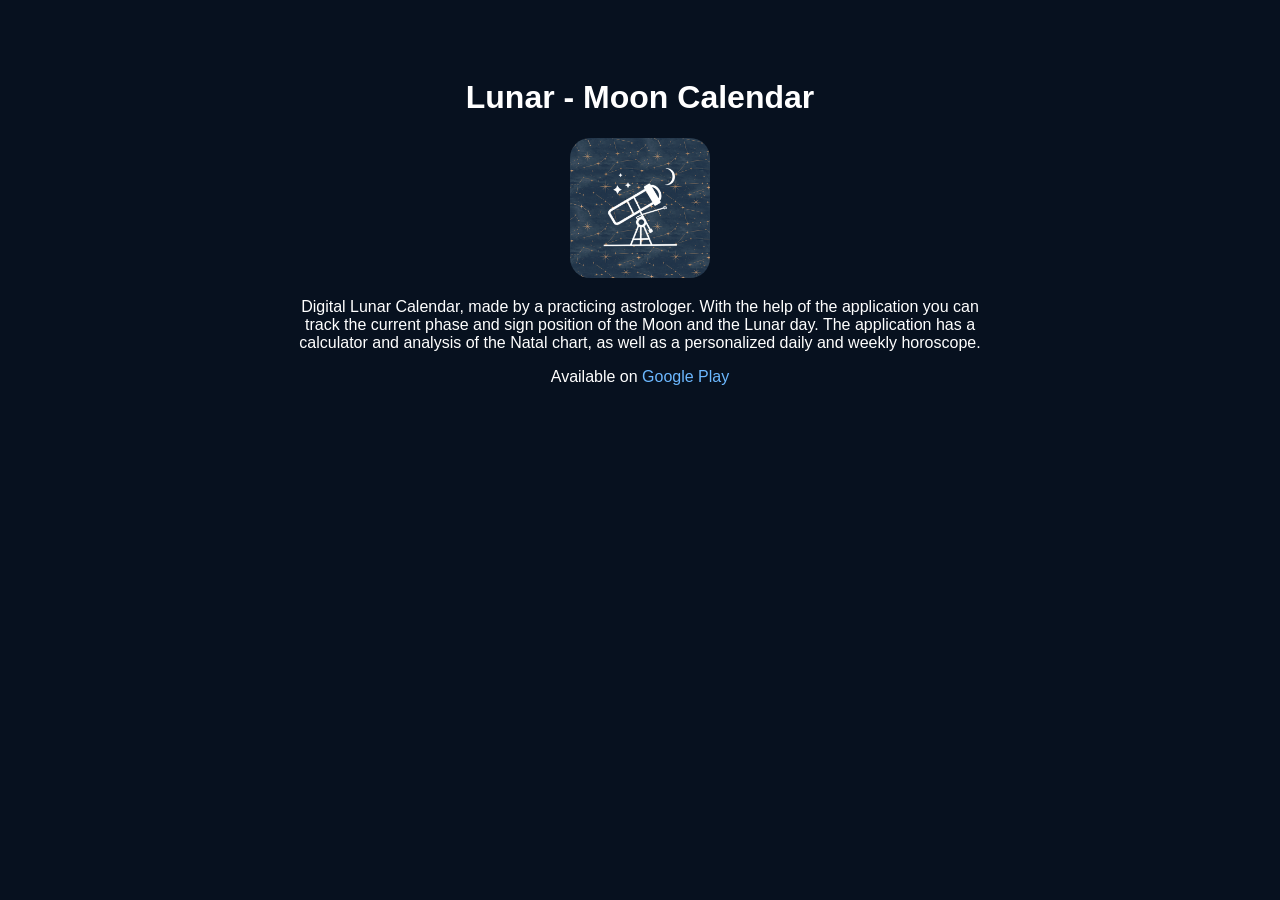
==== index.html @ a5813726 "Update index.html" ====
<!DOCTYPE html>
<html lang="en">
<head>
    <!-- Google tag (gtag.js) -->
<script async src="https://www.googletagmanager.com/gtag/js?id=AW-18355354666"></script>
<script>
  window.dataLayer = window.dataLayer || [];
  function gtag(){dataLayer.push(arguments);}
  gtag('js', new Date());

  gtag('config', 'AW-18355354666');
</script>

    <meta charset="UTF-8">
    <meta name="viewport" content="width=device-width, initial-scale=1.0">
    
    <title>Lunar - Moon Calendar</title>

    <style>
        body{
            font-family:Arial,Helvetica,sans-serif;
            background:#07111F;
            color:white;
            text-align:center;
            padding:50px;
        }

        img{
            width:140px;
            border-radius:20px;
        }

        a{
            color:#6cb8ff;
            text-decoration:none;
        }

        .card{
            max-width:700px;
            margin:auto;
        }
    </style>
</head>
<body>

<div class="card">

<h1>Lunar - Moon Calendar</h1>
<img src="appicon.png" alt="Logo">
<p>
Digital Lunar Calendar, made by a practicing astrologer. With the help of the application you can track the current phase and sign position of the Moon and the Lunar day.
The application has a calculator and analysis of the Natal chart, as well as a personalized daily and weekly horoscope.
</p>

<p>
Available on 
<a href="https://play.google.com/store/apps/details?id=com.velizar.lunar" target="_blank">
Google Play
</a>
</p>

</div>

</body>
</html>
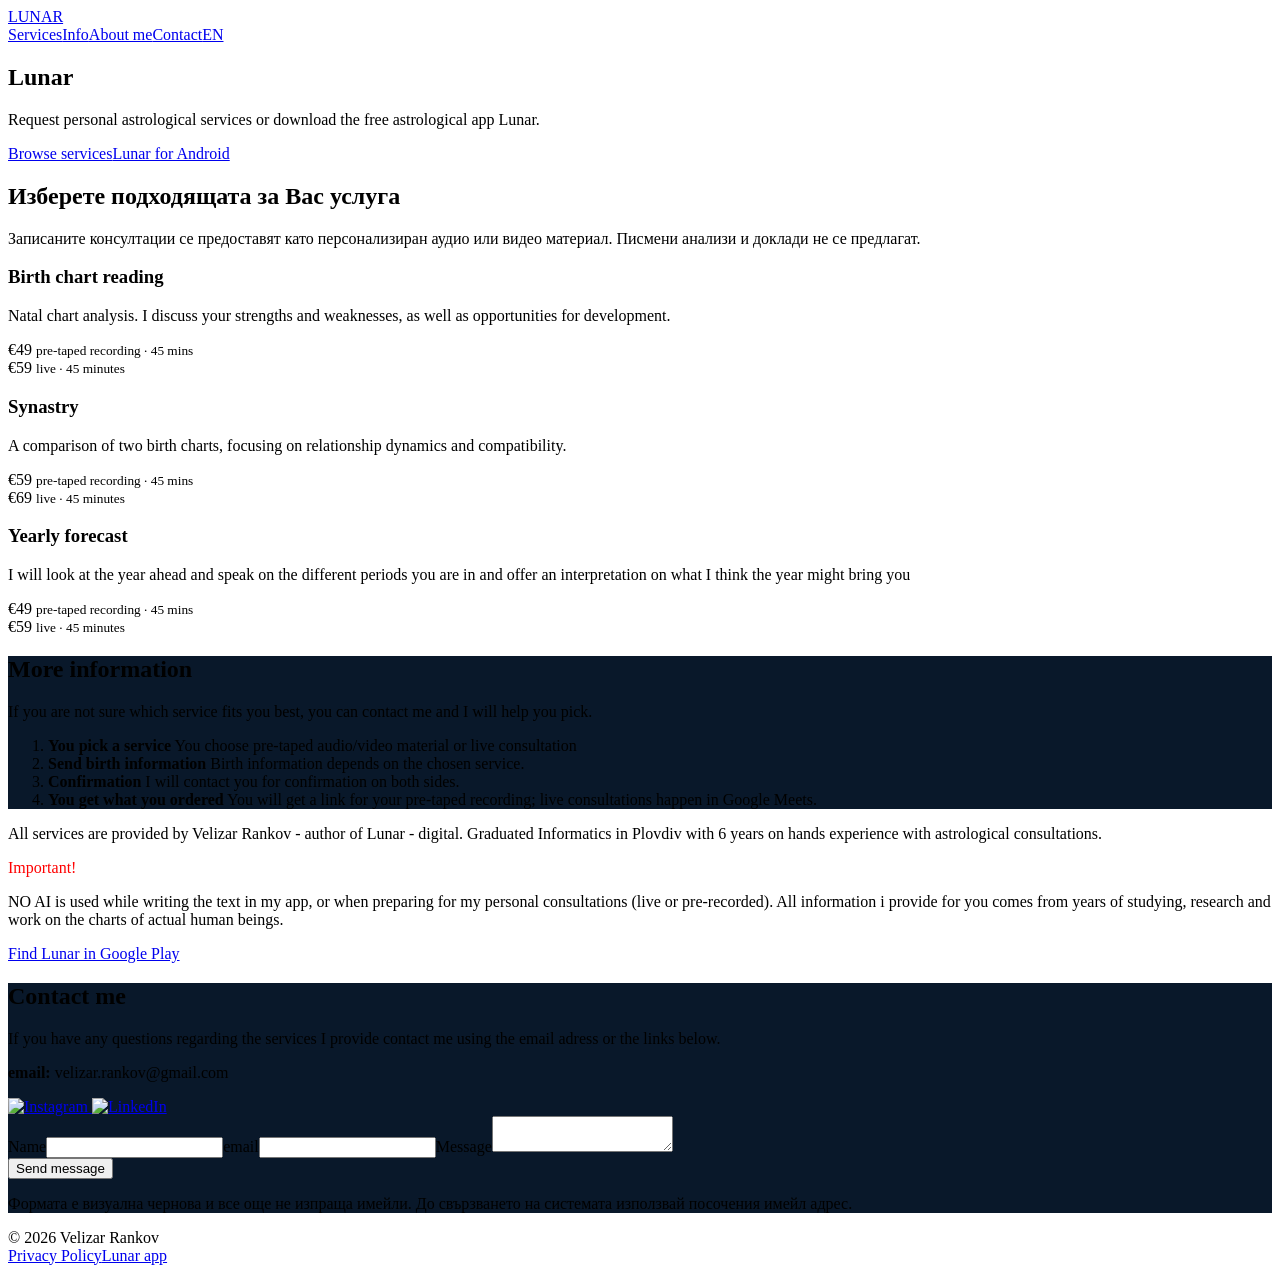
==== commit b08bd24c: "Add files via upload" ====
--- a/index.html
+++ b/index.html
@@ -1,65 +1,66 @@
-<!DOCTYPE html>
-<html lang="en">
+<!doctype html>
+<html lang="bg">
 <head>
-    <!-- Google tag (gtag.js) -->
-<script async src="https://www.googletagmanager.com/gtag/js?id=AW-18355354666"></script>
-<script>
-  window.dataLayer = window.dataLayer || [];
-  function gtag(){dataLayer.push(arguments);}
-  gtag('js', new Date());
-
-  gtag('config', 'AW-18355354666');
-</script>
-
-    <meta charset="UTF-8">
-    <meta name="viewport" content="width=device-width, initial-scale=1.0">
-    
-    <title>Lunar - Moon Calendar</title>
-
-    <style>
-        body{
-            font-family:Arial,Helvetica,sans-serif;
-            background:#07111F;
-            color:white;
-            text-align:center;
-            padding:50px;
-        }
-
-        img{
-            width:140px;
-            border-radius:20px;
-        }
-
-        a{
-            color:#6cb8ff;
-            text-decoration:none;
-        }
-
-        .card{
-            max-width:700px;
-            margin:auto;
-        }
-    </style>
+  <meta charset="utf-8"><meta name="viewport" content="width=device-width,initial-scale=1">
+  <meta name="description" content="Астрологични консултации, синастрия и годишни прогнози.">
+  <title>Lunar</title><link rel="stylesheet" href="css/style.css">
+  <script async src="https://www.googletagmanager.com/gtag/js?id=AW-18355354666"></script>
+  <script>window.dataLayer=window.dataLayer||[];function gtag(){dataLayer.push(arguments);}gtag('js',new Date());gtag('consent','default',{ad_storage:'denied',ad_user_data:'denied',ad_personalization:'denied',analytics_storage:'denied'});gtag('config','AW-18355354666');</script>
+  <script defer src="js/main.js"></script>
 </head>
 <body>
+<header><div class="container nav">
+  <a class="brand" href="IndexBG.html"><img src="assets/appicon.png" alt="Икона на Lunar" onerror="this.style.display='none'"><span>LUNAR</span></a>
+  <nav class="navlinks"><a href="#services">Services</a><a href="#process">Info</a><a href="#about">About me</a><a href="#contact">Contact</a><a class="lang" href="index.html">EN</a></nav>
+</div></header>
+<main>
+<section class="hero"><div class="container hero-grid">
+  <div>
+    <h1>Lunar</h1>
+    <p>Request personal astrological services or download the free astrological app Lunar.</p>
+    <div class="actions"><a class="btn" href="#services">Browse services</a><a class="btn" href="https://play.google.com/store/apps/details?id=com.velizar.lunar">Lunar for Android</a></div>
+  </div>
+  <div class="hero-art"><img src="assets/appicon.png" alt="Lunar" onerror="this.style.display='none'"></div>
+</div></section>
+<section id="services"><div class="container">
+  <div class="section-head"><h2>Изберете подходящата за Вас услуга</h2><p>Записаните консултации се предоставят като персонализиран аудио или видео материал. Писмени анализи и доклади не се предлагат.</p></div>
+  <div class="cards">
+    <article class="card"><h3>Birth chart reading</h3><p>Natal chart analysis. I discuss your strengths and weaknesses, as well as opportunities for development.</p><div class="price">€49 <small>pre-taped recording · 45 mins </small></div><div class="price">€59 <small>live · 45 minutes</small></div></article>
+    <article class="card"><h3>Synastry</h3><p>A comparison of two birth charts, focusing on relationship dynamics and compatibility.</p><div class="price">€59 <small>pre-taped recording · 45 mins </small></div><div class="price">€69 <small>live · 45 minutes</small></div></article>
+    <article class="card"><h3>Yearly forecast</h3><p>I will look at the year ahead and speak on the different periods you are in and offer an interpretation on what I think the year might bring you</p><div class="price">€49 <small>pre-taped recording · 45 mins </small></div><div class="price">€59 <small>live · 45 minutes</small></div></article>
+ 
+ </div>
+</div></section>
+<section id="process" style="background:#09182a"><div class="container split">
+  <div><h2>More information</h2><p>If you are not sure which service fits you best, you can contact me and I will help you pick.</p></div>
+  <ol class="steps"><li><strong>You pick a service</strong> You choose pre-taped audio/video material or live consultation</li><li><strong>Send birth information</strong> Birth information depends on the chosen service.</li><li><strong>Confirmation</strong> I will contact you for confirmation on both sides.</li><li><strong>You get what you ordered</strong> You will get a link for your pre-taped recording; live consultations happen in Google Meets.</li></ol>
+</div></section>
+<section id="about"><div class="container content">
+<div class="profile-art"><img src="assets/velizar.jpg" alt="Velizar" onerror="this.style.display='none'"></div>
+<p>All services are provided by Velizar Rankov - author of Lunar - digital. Graduated Informatics in Plovdiv with 6 years on hands experience with astrological consultations.</p>
+<p style="color:Red;">Important!</p> <p>NO AI is used while writing the text in my app, or when preparing for my personal consultations (live or pre-recorded). All information i provide for you comes from years of studying, research and work on the charts of actual human beings.</p><a href="https://play.google.com/store/apps/details?id=com.velizar.lunar" target="_blank" rel="noopener">Find Lunar in Google Play</a></p></div></section>
+<section id="contact" style="background:#09182a"><div class="container split">
+  <div><h2>Contact me</h2><p>If you have any questions regarding the services I provide contact me using the email adress or the links below.</p><p><strong>email:</strong> <span>velizar.rankov@gmail.com</span></p><div class="social-links">
+    <div class="social-icons">
 
-<div class="card">
+    <a href="https://www.instagram.com/velizar.rankov/"
+       target="_blank" rel="noopener noreferrer"
+       aria-label="Instagram">
+        <img src="assets/instagram.svg" alt="Instagram">
+    </a>
 
-<h1>Lunar - Moon Calendar</h1>
-<img src="appicon.png" alt="Logo">
-<p>
-Digital Lunar Calendar, made by a practicing astrologer. With the help of the application you can track the current phase and sign position of the Moon and the Lunar day.
-The application has a calculator and analysis of the Natal chart, as well as a personalized daily and weekly horoscope.
-</p>
+    <a href="https://www.linkedin.com/in/velizar13/"
+       target="_blank" rel="noopener noreferrer"
+       aria-label="LinkedIn">
+        <img src="assets/linkedin.svg" alt="LinkedIn">
+    </a>
 
-<p>
-Available on 
-<a href="https://play.google.com/store/apps/details?id=com.velizar.lunar" target="_blank">
-Google Play
-</a>
-</p>
+  
 
 </div>
-
-</body>
-</html>
+</div></div>
+  <form data-contact-form><label>Name<input name="name" required autocomplete="name"></label><label>email<input type="email" name="email" required autocomplete="email"></label><label>Message<textarea name="message" required></textarea></label><div class="notice" role="status"></div><button class="btn" type="submit">Send message</button><p class="small">Формата е визуална чернова и все още не изпраща имейли. До свързването на системата използвай посочения имейл адрес.</p></form>
+</div></section>
+</main>
+<footer><div class="container footer-inner"><div>© 2026 Velizar Rankov</div><div><a href="privacy-bg.html">Privacy Policy</a><a href="https://play.google.com/store/apps/details?id=com.velizar.lunar" target="_blank" rel="noopener">Lunar app</a></div></div></footer>
+</body></html>
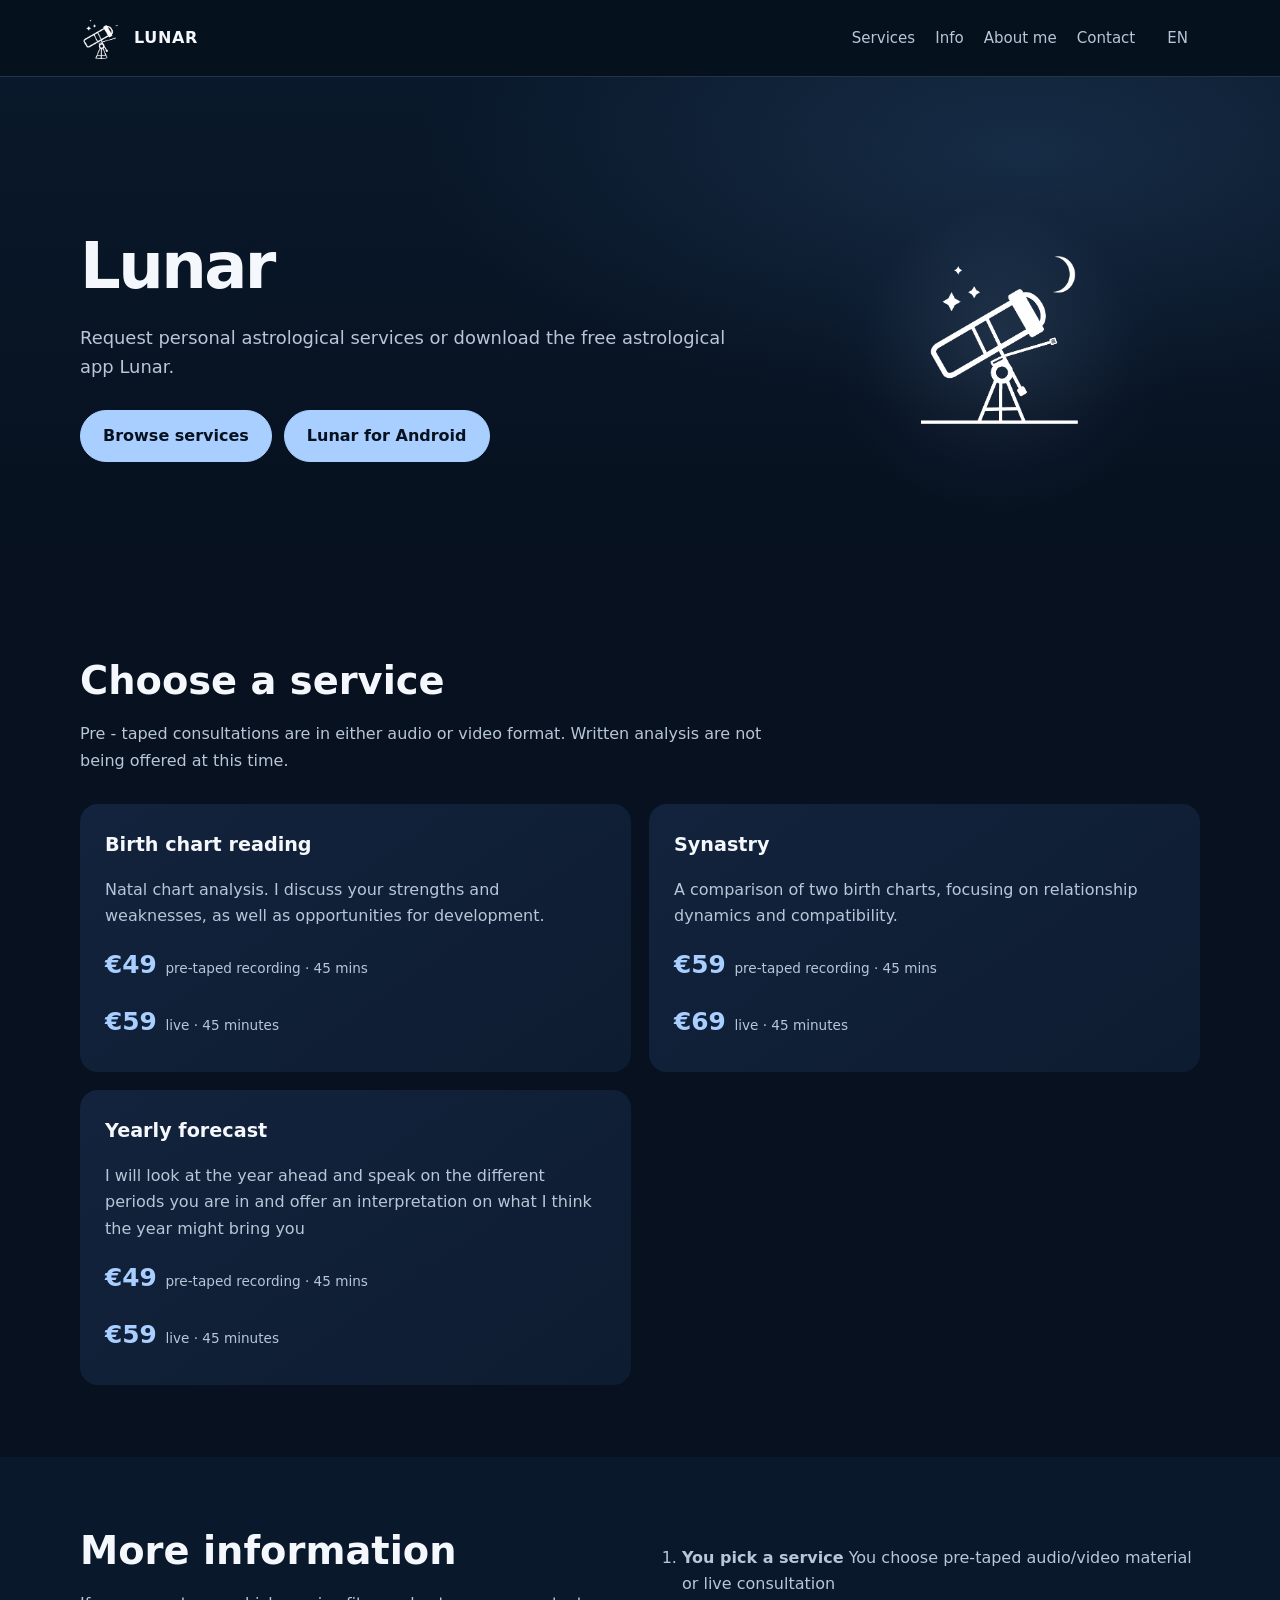
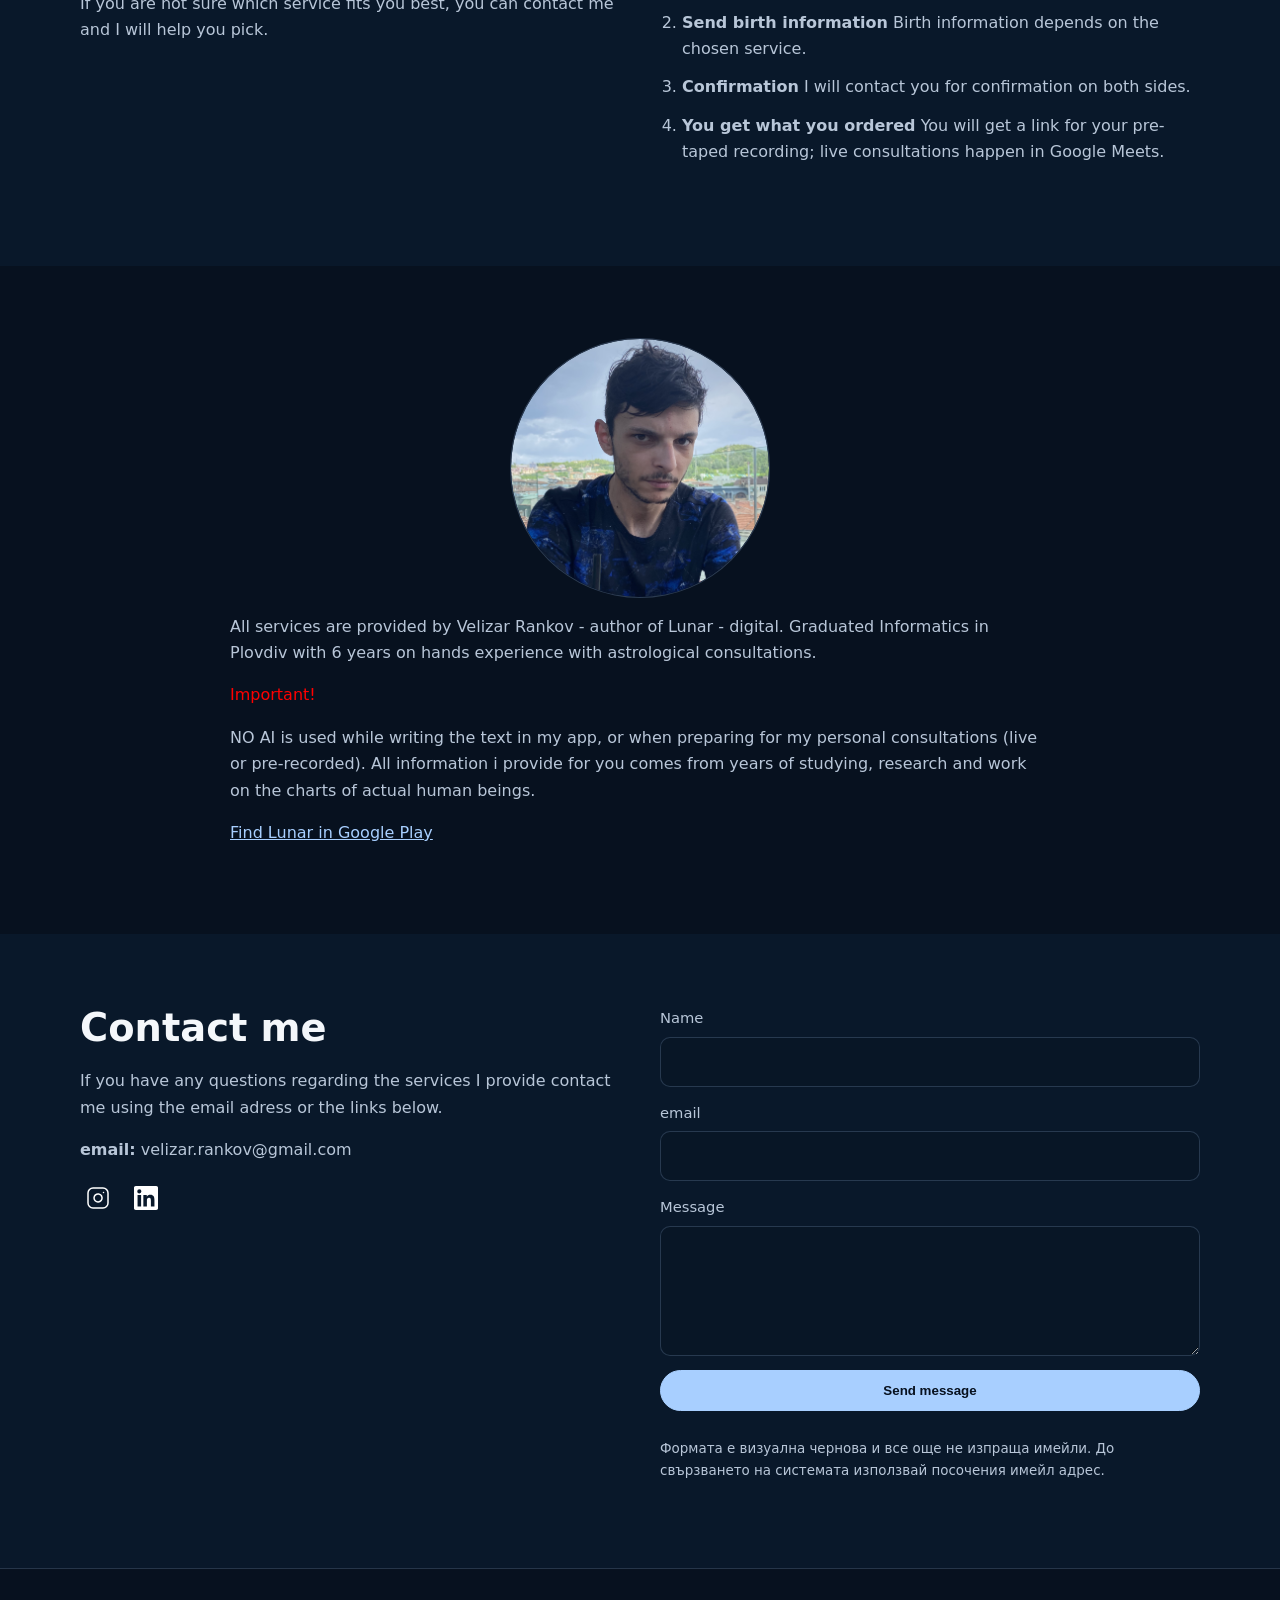
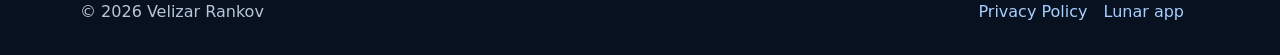
==== commit 6e7ab2c0: "Update index.html" ====
--- a/index.html
+++ b/index.html
@@ -2,7 +2,7 @@
 <html lang="bg">
 <head>
   <meta charset="utf-8"><meta name="viewport" content="width=device-width,initial-scale=1">
-  <meta name="description" content="Астрологични консултации, синастрия и годишни прогнози.">
+  <meta name="description" content="Astrological consultations and Lunar app.">
   <title>Lunar</title><link rel="stylesheet" href="css/style.css">
   <script async src="https://www.googletagmanager.com/gtag/js?id=AW-18355354666"></script>
   <script>window.dataLayer=window.dataLayer||[];function gtag(){dataLayer.push(arguments);}gtag('js',new Date());gtag('consent','default',{ad_storage:'denied',ad_user_data:'denied',ad_personalization:'denied',analytics_storage:'denied'});gtag('config','AW-18355354666');</script>
@@ -23,7 +23,7 @@
   <div class="hero-art"><img src="assets/appicon.png" alt="Lunar" onerror="this.style.display='none'"></div>
 </div></section>
 <section id="services"><div class="container">
-  <div class="section-head"><h2>Изберете подходящата за Вас услуга</h2><p>Записаните консултации се предоставят като персонализиран аудио или видео материал. Писмени анализи и доклади не се предлагат.</p></div>
+  <div class="section-head"><h2>Choose a service</h2><p>Pre - taped consultations are in either audio or video format. Written analysis are not being offered at this time.</p></div>
   <div class="cards">
     <article class="card"><h3>Birth chart reading</h3><p>Natal chart analysis. I discuss your strengths and weaknesses, as well as opportunities for development.</p><div class="price">€49 <small>pre-taped recording · 45 mins </small></div><div class="price">€59 <small>live · 45 minutes</small></div></article>
     <article class="card"><h3>Synastry</h3><p>A comparison of two birth charts, focusing on relationship dynamics and compatibility.</p><div class="price">€59 <small>pre-taped recording · 45 mins </small></div><div class="price">€69 <small>live · 45 minutes</small></div></article>
@@ -63,4 +63,4 @@
 </div></section>
 </main>
 <footer><div class="container footer-inner"><div>© 2026 Velizar Rankov</div><div><a href="privacy-bg.html">Privacy Policy</a><a href="https://play.google.com/store/apps/details?id=com.velizar.lunar" target="_blank" rel="noopener">Lunar app</a></div></div></footer>
-</body></html>+</body></html>
--- a/css/style.css
+++ b/css/style.css
@@ -0,0 +1,125 @@
+:root {
+  --bg: #07111F; --panel: #0d1c30; --panel2: #13233D; --text: #f4f7fb;
+  --muted: #b8c6d8; --accent: #A8CFFF; --line: rgba(168,207,255,.19);
+  --gold: #e8c98b; --radius: 18px; --max: 1120px;
+}
+* { box-sizing: border-box; }
+html { scroll-behavior: smooth; }
+body { margin: 0; background: var(--bg); color: var(--text); font: 16px/1.65 system-ui, -apple-system, Segoe UI, sans-serif; }
+a { color: var(--accent); }
+a:hover { color: #fff; }
+.container { width: min(var(--max), calc(100% - 40px)); margin: 0 auto; }
+header { position: sticky; top: 0; z-index: 20; background: rgba(7,17,31,.94); border-bottom: 1px solid var(--line); backdrop-filter: blur(12px); }
+.nav { min-height: 76px; display:flex; align-items:center; justify-content:space-between; gap:20px; }
+.brand { display:flex; align-items:center; gap:12px; color:var(--text); text-decoration:none; font-weight:700; letter-spacing:.04em; }
+.brand img { width:42px; height:42px; object-fit:contain; border-radius:50%; }
+.navlinks { display:flex; align-items:center; flex-wrap:wrap; gap:20px; }
+.navlinks a { text-decoration:none; color:var(--muted); font-size:.94rem; }
+.navlinks a:hover, .navlinks a.active { color:var(--accent); }
+.lang {  padding:6px 12px; }
+.hero { padding:88px 0 72px; background: radial-gradient(ellipse at 80% 15%, rgba(67,112,164,.23), transparent 42%), linear-gradient(180deg,#09182a, var(--bg)); }
+.hero-grid { display:grid; grid-template-columns:1.25fr .75fr; align-items:center; gap:50px; }
+.eyebrow { color:var(--gold); text-transform:uppercase; letter-spacing:.16em; font-size:.78rem; font-weight:700; }
+h1 { font-size:clamp(2.35rem,5vw,4.5rem); line-height:1.08; letter-spacing:-.04em; margin:14px 0 22px; }
+h2 { font-size:clamp(1.8rem,3vw,2.6rem); line-height:1.15; margin:0 0 18px; }
+h3 { margin:0 0 8px; font-size:1.2rem; }
+p { color:var(--muted); }
+.hero p { font-size:1.12rem; max-width:650px; }
+.hero-art { min-height:300px; display:grid; place-items:center;  width:min(100%,350px); aspect-ratio:1; margin:auto; background:radial-gradient(circle, rgba(168,207,255,.12), rgba(19,35,61,.15) 55%, transparent 70%);  }
+.hero-art img { width:45%; max-width:180px;  }
+.profile-art {
+    width: min(100%, 260px);
+    aspect-ratio: 1 / 1;
+    margin: auto;
+    border: 1px solid var(--line);
+    border-radius: 50%;
+    overflow: hidden;
+    background: radial-gradient(circle, rgba(168,207,255,.12), rgba(19,35,61,.15));
+}
+
+.profile-art img {
+    width: 100%;
+    height: 100%;
+    object-fit: cover;
+    object-position: center 35%;
+    border-radius: 50%;
+    display: block;
+}
+.contact-intro {
+    align-items: center;
+    gap: 45px;
+}
+
+.contact-intro .profile-art {
+    width: min(100%, 260px);
+}
+.social-icons {
+    display: flex;
+    align-items: center;
+    gap: 18px;
+    margin-top: 20px;
+}
+
+.social-icons {
+    display: flex;
+    align-items: center;
+    gap: 12px;
+    margin-top: 14px;
+}
+
+.social-icons a {
+    display: inline-flex;
+    align-items: center;
+    justify-content: center;
+    width: 36px;
+    height: 36px;
+}
+
+.social-icons img {
+    width: 24px;
+    height: 24px;
+    object-fit: contain;
+ filter: brightness(0) invert(1);
+}
+.btn { display:inline-flex; align-items:center; justify-content:center; gap:8px; border:1px solid var(--accent); border-radius:999px; padding:12px 22px; text-decoration:none; color:var(--bg); background:var(--accent); font-weight:700; cursor:pointer; }
+.btn.secondary { color:var(--accent); background:transparent; }
+.actions { display:flex; flex-wrap:wrap; gap:12px; margin-top:28px; }
+section { padding:72px 0; }
+.section-head { max-width:720px; margin-bottom:30px; }
+.cards { display:grid; grid-template-columns:repeat(2,minmax(0,1fr)); gap:18px; }
+.card { background:linear-gradient(145deg,var(--panel2),var(--panel)); border-radius:var(--radius); padding:25px; }
+.card p { margin-bottom:0; }
+.price { color:var(--accent); font-size:1.55rem; font-weight:750; margin:16px 0 4px; }
+.price small { color:var(--muted); font-size:.85rem; font-weight:500; }
+.tag { display:inline-block; border:1px solid var(--line); border-radius:999px; padding:4px 10px; color:var(--gold); font-size:.78rem; margin-bottom:12px; }
+.split { display:grid; grid-template-columns:1fr 1fr; gap:40px; align-items:start; }
+.steps { padding-left:22px; color:var(--muted); }
+.steps li { margin:0 0 12px; }
+.note { border-left:3px solid var(--gold); padding:12px 18px; background:rgba(232,201,139,.07); border-radius:0 12px 12px 0; color:var(--muted); }
+form { display:grid; gap:14px; }
+label { display:grid; gap:6px; color:var(--muted); font-size:.92rem; }
+input, select, textarea { width:100%; border:1px solid var(--line); background:#081626; color:var(--text); border-radius:10px; padding:12px 13px; font:inherit; }
+textarea { min-height:130px; resize:vertical; }
+input:focus, select:focus, textarea:focus { outline:2px solid rgba(168,207,255,.35); border-color:var(--accent); }
+.form-grid { display:grid; grid-template-columns:1fr 1fr; gap:14px; }
+.small { font-size:.84rem; color:var(--muted); }
+.page-hero { padding:58px 0 35px; background:linear-gradient(180deg,#0b1b30,var(--bg)); }
+.content { max-width:820px; }
+.content h2 { margin-top:34px; font-size:1.55rem; }
+footer { border-top:1px solid var(--line); padding:30px 0; color:var(--muted); }
+.footer-inner { display:flex; justify-content:space-between; gap:20px; flex-wrap:wrap; }
+footer a { text-decoration:none; margin-right:16px; }
+.notice { display:none; padding:12px 15px; border:1px solid var(--line); border-radius:10px; color:var(--accent); }
+@media(max-width:760px) {
+ .hero-grid,.split { grid-template-columns:1fr; }
+ .hero { padding:60px 0 48px; }
+ .hero-art { width:230px; min-height:230px; }
+.profile-art {
+    width: 210px;
+}
+ .cards { grid-template-columns:1fr; }
+ .nav { align-items:flex-start; padding:14px 0; flex-direction:column; }
+ .navlinks { gap:12px; }
+ .form-grid { grid-template-columns:1fr; }
+ section { padding:54px 0; }
+}
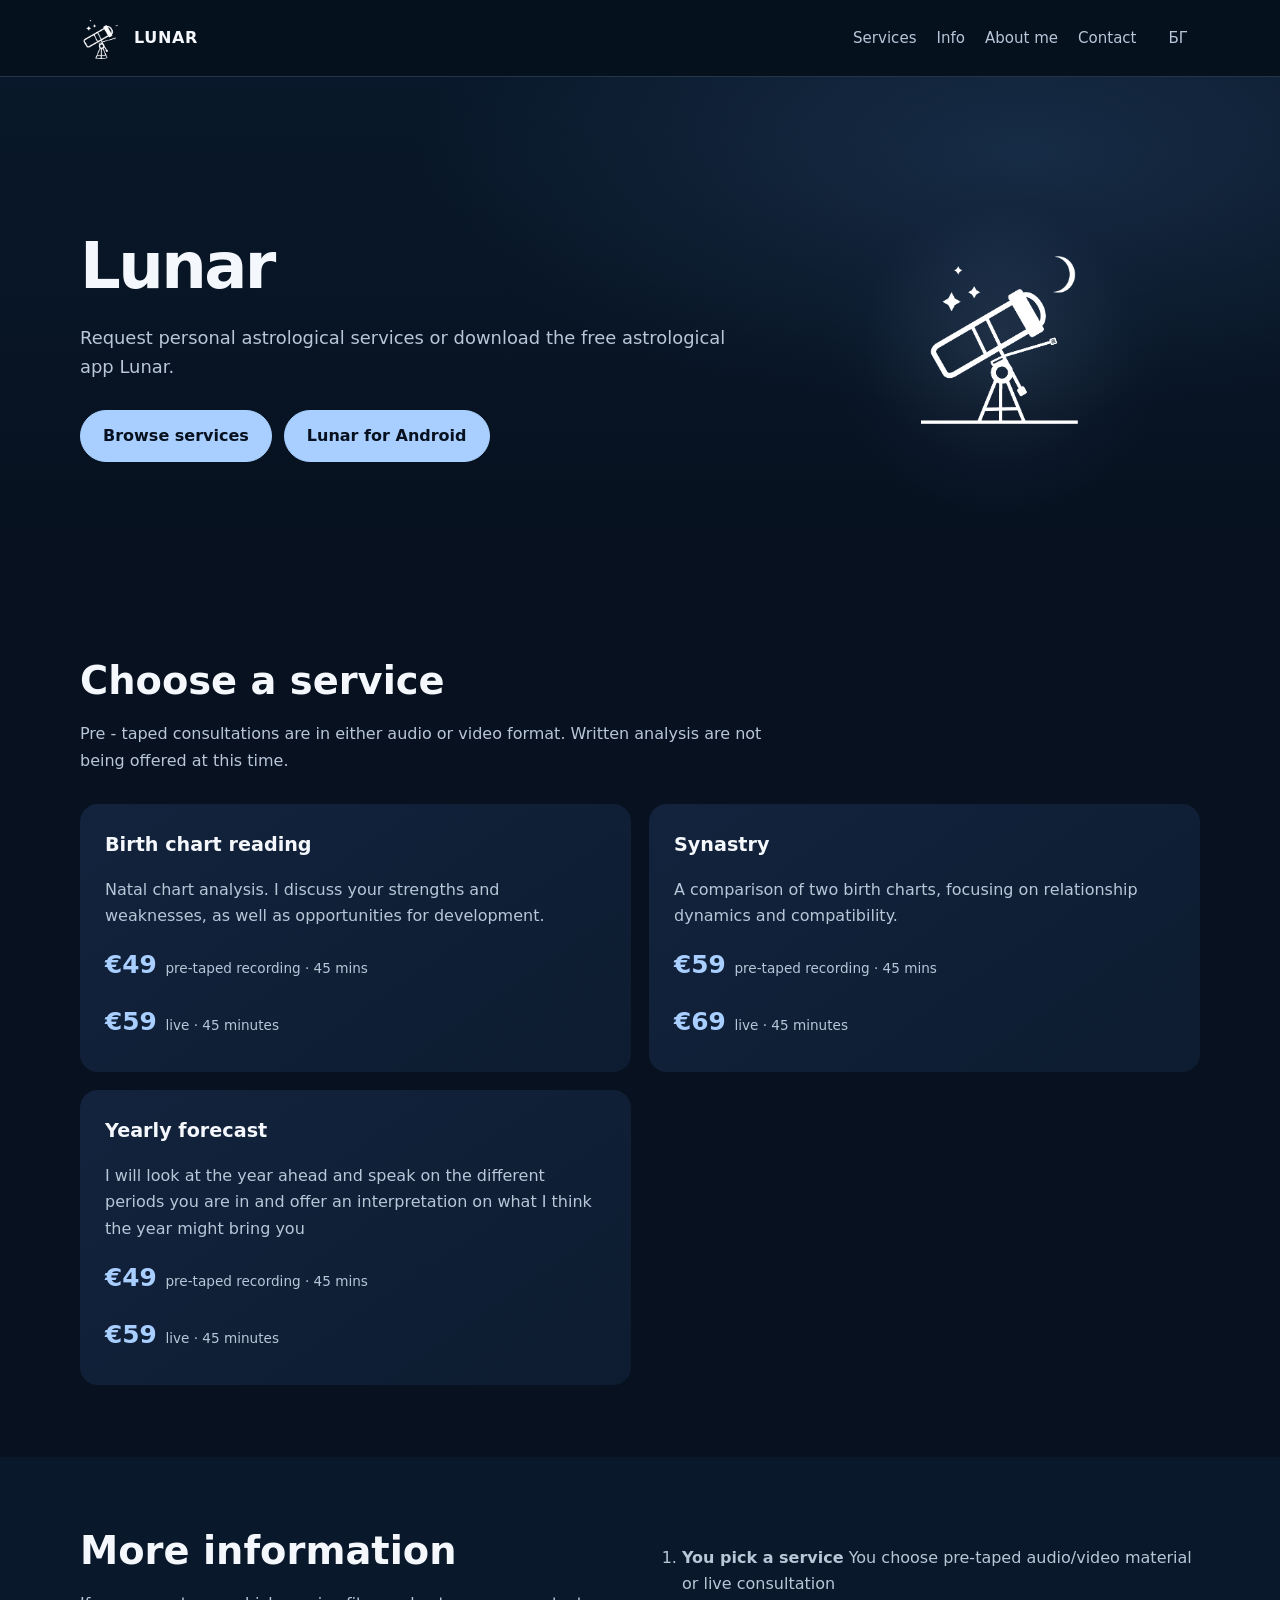
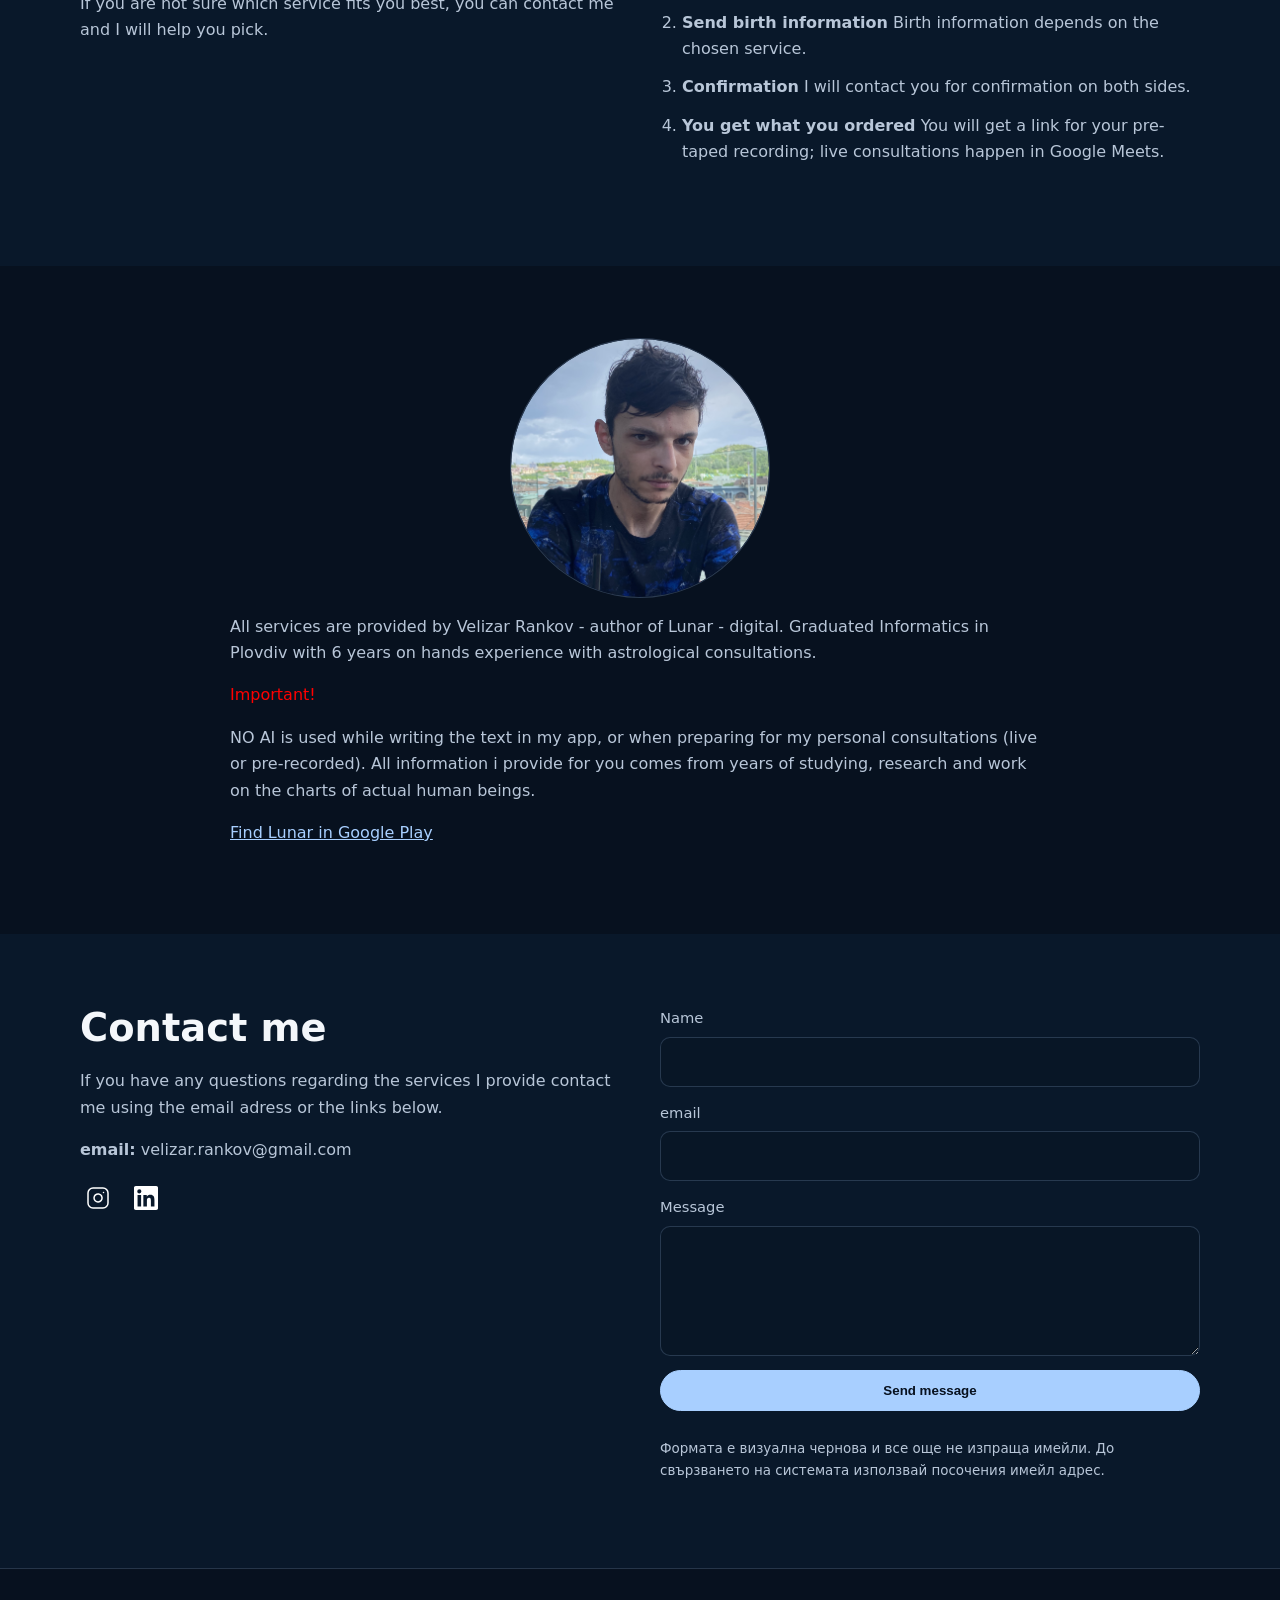
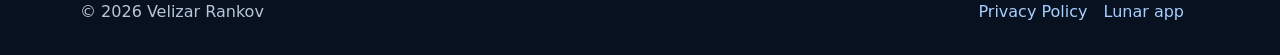
==== commit a8228a93: "Update index.html" ====
--- a/index.html
+++ b/index.html
@@ -11,7 +11,7 @@
 <body>
 <header><div class="container nav">
   <a class="brand" href="IndexBG.html"><img src="assets/appicon.png" alt="Икона на Lunar" onerror="this.style.display='none'"><span>LUNAR</span></a>
-  <nav class="navlinks"><a href="#services">Services</a><a href="#process">Info</a><a href="#about">About me</a><a href="#contact">Contact</a><a class="lang" href="index.html">EN</a></nav>
+  <nav class="navlinks"><a href="#services">Services</a><a href="#process">Info</a><a href="#about">About me</a><a href="#contact">Contact</a><a class="lang" href="indexBG.html">БГ</a></nav>
 </div></header>
 <main>
 <section class="hero"><div class="container hero-grid">
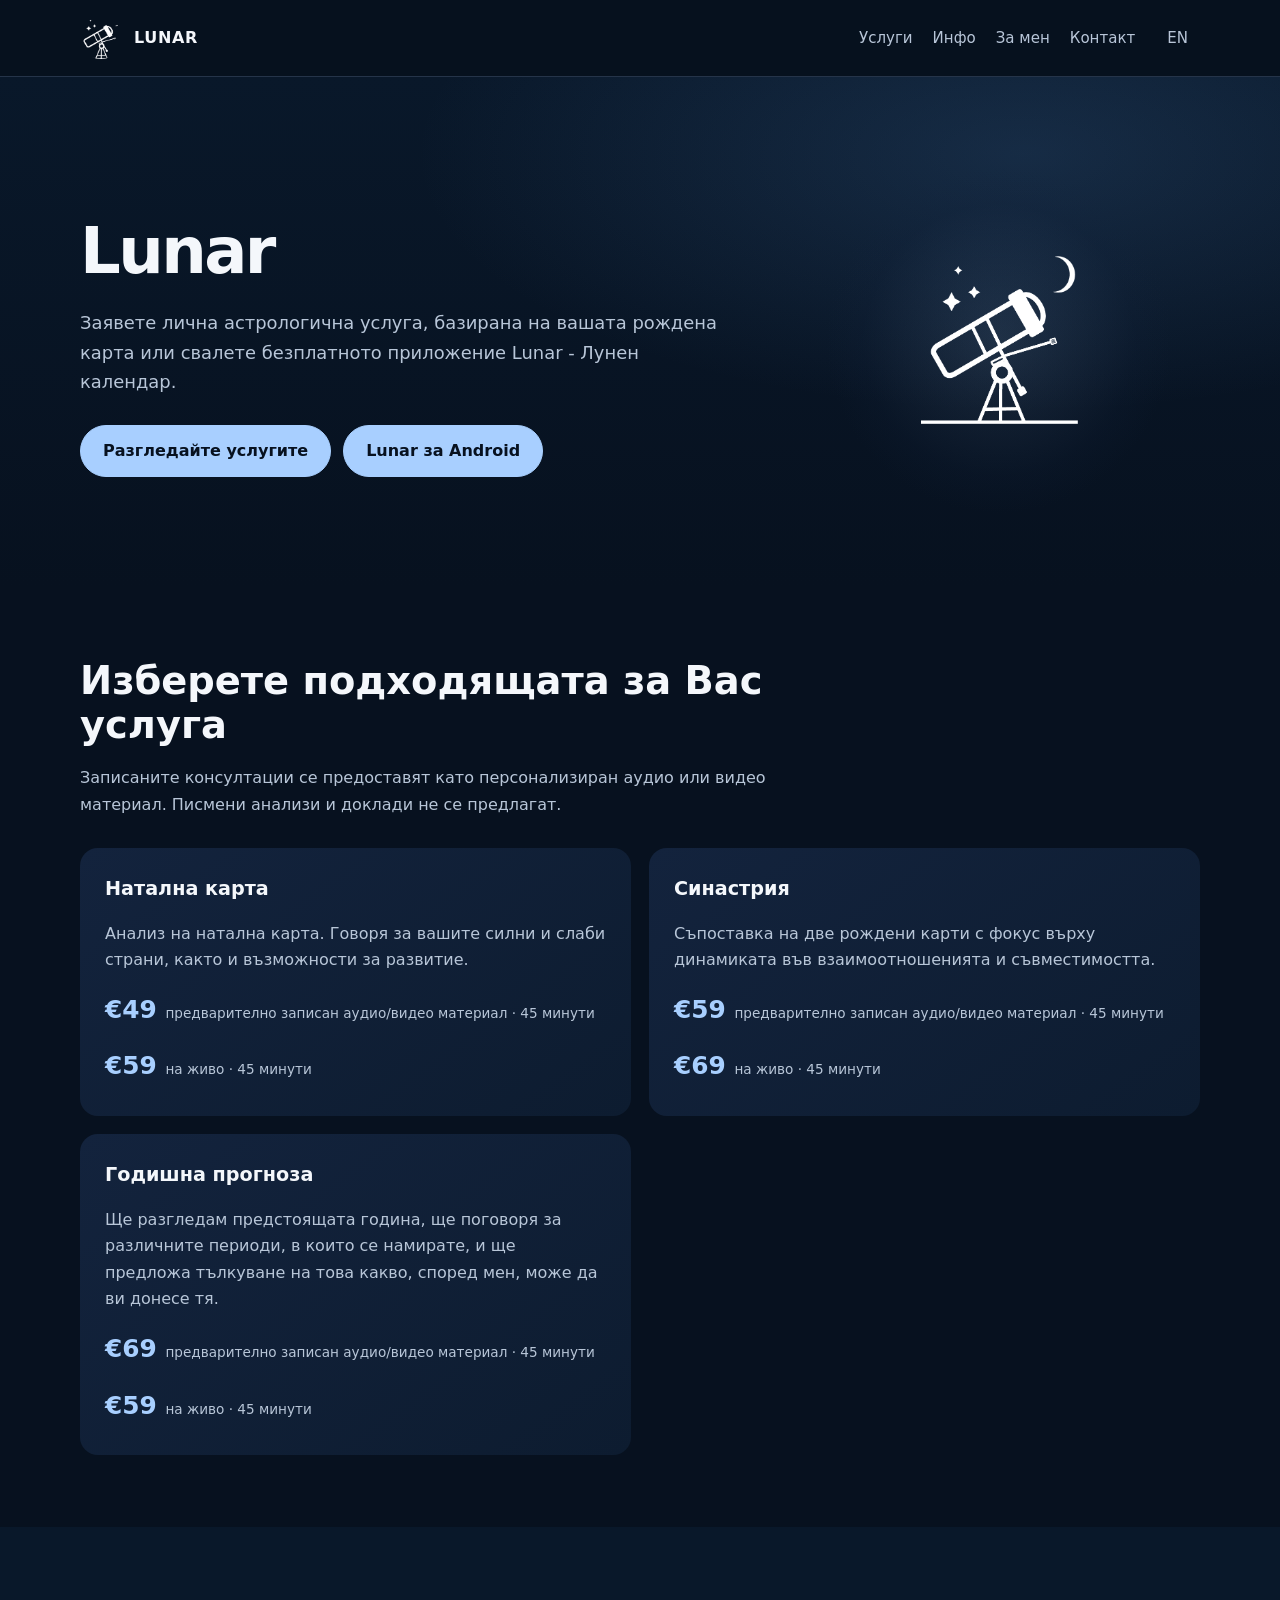
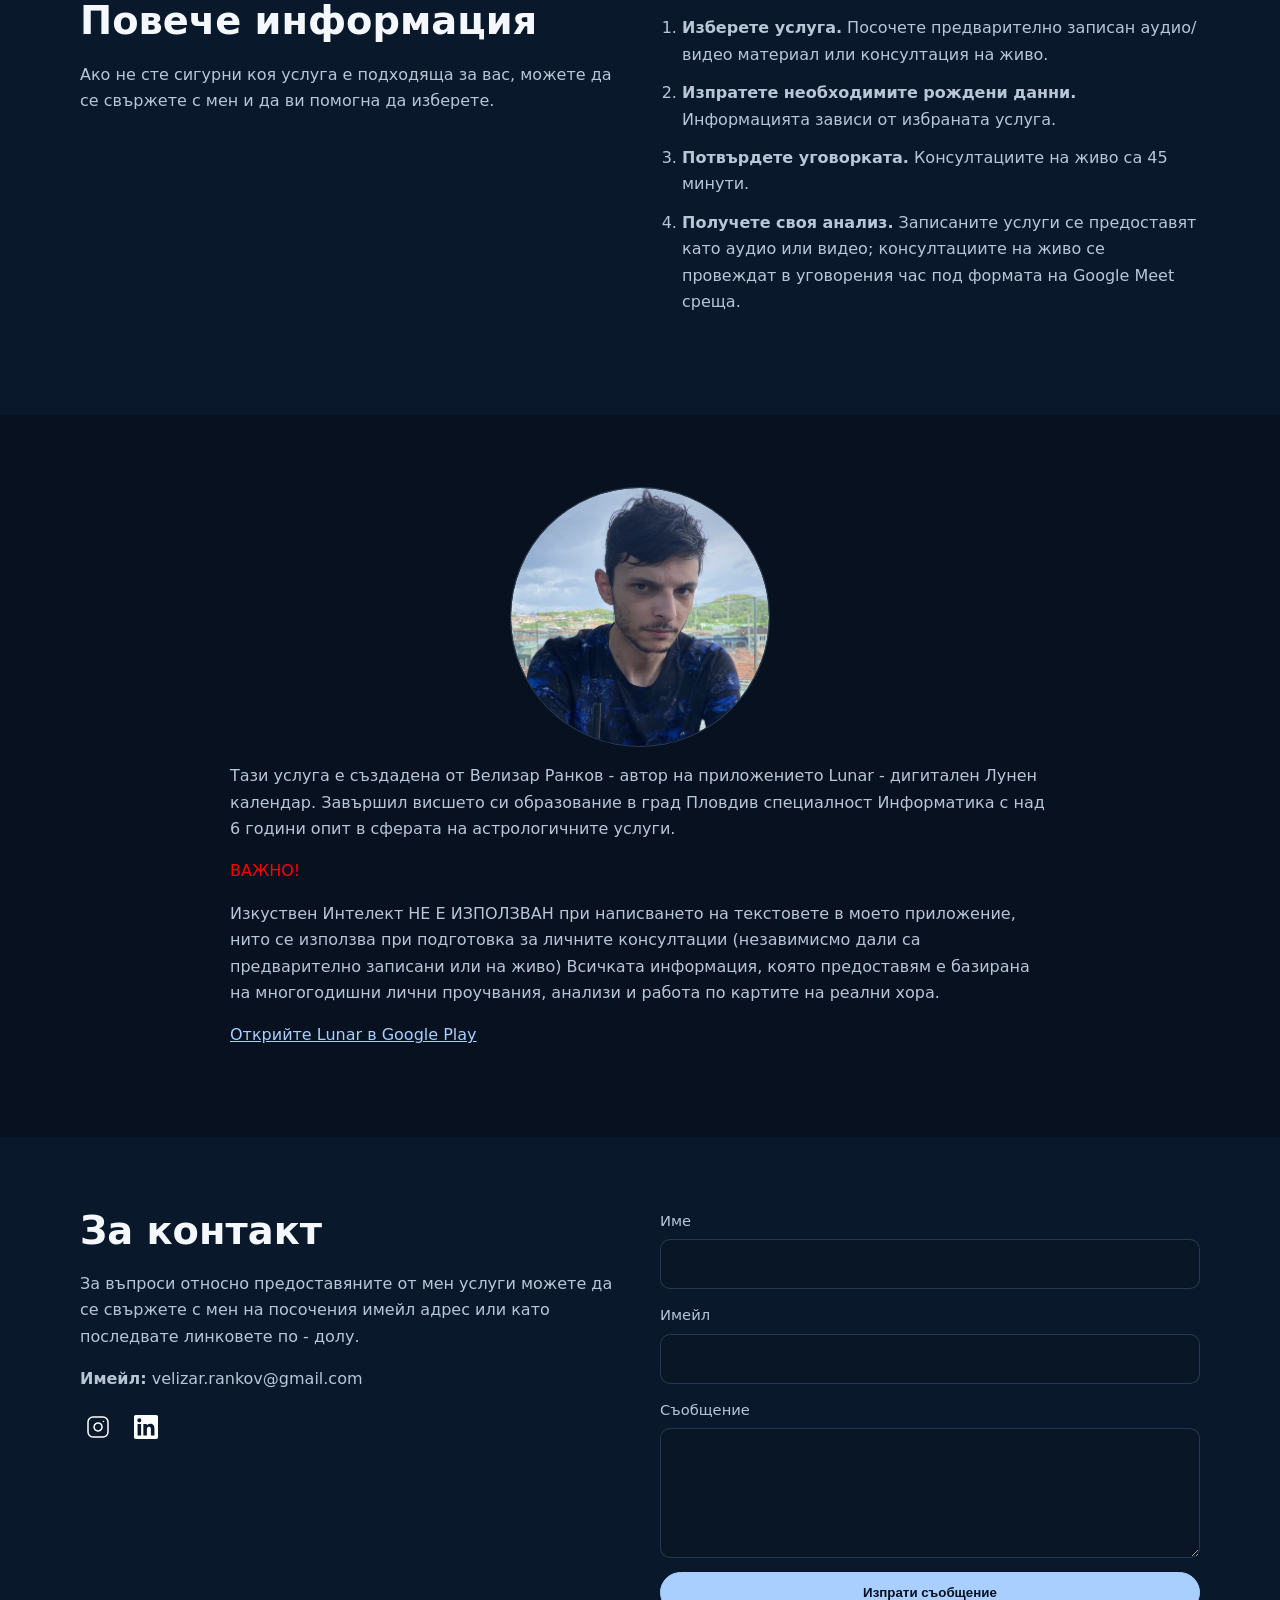
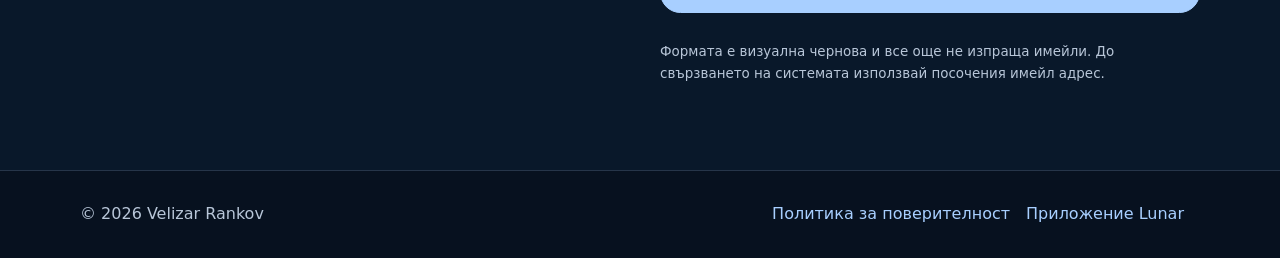
==== commit f597f6df: "Rename Index.html to index.html" ====
--- a/index.html
+++ b/index.html
@@ -2,7 +2,7 @@
 <html lang="bg">
 <head>
   <meta charset="utf-8"><meta name="viewport" content="width=device-width,initial-scale=1">
-  <meta name="description" content="Astrological consultations and Lunar app.">
+  <meta name="description" content="Астрологични консултации, синастрия и годишни прогнози.">
   <title>Lunar</title><link rel="stylesheet" href="css/style.css">
   <script async src="https://www.googletagmanager.com/gtag/js?id=AW-18355354666"></script>
   <script>window.dataLayer=window.dataLayer||[];function gtag(){dataLayer.push(arguments);}gtag('js',new Date());gtag('consent','default',{ad_storage:'denied',ad_user_data:'denied',ad_personalization:'denied',analytics_storage:'denied'});gtag('config','AW-18355354666');</script>
@@ -11,36 +11,35 @@
 <body>
 <header><div class="container nav">
   <a class="brand" href="IndexBG.html"><img src="assets/appicon.png" alt="Икона на Lunar" onerror="this.style.display='none'"><span>LUNAR</span></a>
-  <nav class="navlinks"><a href="#services">Services</a><a href="#process">Info</a><a href="#about">About me</a><a href="#contact">Contact</a><a class="lang" href="indexBG.html">БГ</a></nav>
+  <nav class="navlinks"><a href="#services">Услуги</a><a href="#process">Инфо</a><a href="#about">За мен</a><a href="#contact">Контакт</a><a class="lang" href="index.html">EN</a></nav>
 </div></header>
 <main>
 <section class="hero"><div class="container hero-grid">
   <div>
     <h1>Lunar</h1>
-    <p>Request personal astrological services or download the free astrological app Lunar.</p>
-    <div class="actions"><a class="btn" href="#services">Browse services</a><a class="btn" href="https://play.google.com/store/apps/details?id=com.velizar.lunar">Lunar for Android</a></div>
+    <p>Заявете лична астрологична услуга, базирана на вашата рождена карта или свалете безплатното приложение Lunar - Лунен календар.</p>
+    <div class="actions"><a class="btn" href="#services">Разгледайте услугите</a><a class="btn" href="https://play.google.com/store/apps/details?id=com.velizar.lunar">Lunar за Android</a></div>
   </div>
   <div class="hero-art"><img src="assets/appicon.png" alt="Lunar" onerror="this.style.display='none'"></div>
 </div></section>
 <section id="services"><div class="container">
-  <div class="section-head"><h2>Choose a service</h2><p>Pre - taped consultations are in either audio or video format. Written analysis are not being offered at this time.</p></div>
+  <div class="section-head"><h2>Изберете подходящата за Вас услуга</h2><p>Записаните консултации се предоставят като персонализиран аудио или видео материал. Писмени анализи и доклади не се предлагат.</p></div>
   <div class="cards">
-    <article class="card"><h3>Birth chart reading</h3><p>Natal chart analysis. I discuss your strengths and weaknesses, as well as opportunities for development.</p><div class="price">€49 <small>pre-taped recording · 45 mins </small></div><div class="price">€59 <small>live · 45 minutes</small></div></article>
-    <article class="card"><h3>Synastry</h3><p>A comparison of two birth charts, focusing on relationship dynamics and compatibility.</p><div class="price">€59 <small>pre-taped recording · 45 mins </small></div><div class="price">€69 <small>live · 45 minutes</small></div></article>
-    <article class="card"><h3>Yearly forecast</h3><p>I will look at the year ahead and speak on the different periods you are in and offer an interpretation on what I think the year might bring you</p><div class="price">€49 <small>pre-taped recording · 45 mins </small></div><div class="price">€59 <small>live · 45 minutes</small></div></article>
- 
- </div>
+    <article class="card"><h3>Натална карта</h3><p>Анализ на натална карта. Говоря за вашите силни и слаби страни, както и възможности за развитие.</p><div class="price">€49 <small>предварително записан аудио/видео материал · 45 минути </small></div><div class="price">€59 <small>на живо · 45 минути</small></div></article>
+    <article class="card"><h3>Синастрия</h3><p>Съпоставка на две рождени карти с фокус върху динамиката във взаимоотношенията и съвместимостта.</p><div class="price">€59 <small>предварително записан аудио/видео материал · 45 минути </small></div><div class="price">€69 <small>на живо · 45 минути</small></div></article>
+    <article class="card"><h3>Годишна прогноза</h3><p>Ще разгледам предстоящата година, ще поговоря за различните периоди, в които се намирате, и ще предложа тълкуване на това какво, според мен, може да ви донесе тя.</p><div class="price">€69 <small>предварително записан аудио/видео материал · 45 минути </small></div><div class="price">€59 <small>на живо · 45 минути</small></div></article>
+  </div>
 </div></section>
 <section id="process" style="background:#09182a"><div class="container split">
-  <div><h2>More information</h2><p>If you are not sure which service fits you best, you can contact me and I will help you pick.</p></div>
-  <ol class="steps"><li><strong>You pick a service</strong> You choose pre-taped audio/video material or live consultation</li><li><strong>Send birth information</strong> Birth information depends on the chosen service.</li><li><strong>Confirmation</strong> I will contact you for confirmation on both sides.</li><li><strong>You get what you ordered</strong> You will get a link for your pre-taped recording; live consultations happen in Google Meets.</li></ol>
+  <div><h2>Повече информация</h2><p>Ако не сте сигурни коя услуга е подходяща за вас, можете да се свържете с мен и да ви помогна да изберете. </p></div>
+  <ol class="steps"><li><strong>Изберете услуга.</strong> Посочете предварително записан аудио/видео материал или консултация на живо.</li><li><strong>Изпратете необходимите рождени данни.</strong> Информацията зависи от избраната услуга.</li><li><strong>Потвърдете уговорката.</strong> Консултациите на живо са 45 минути.</li><li><strong>Получете своя анализ.</strong> Записаните услуги се предоставят като аудио или видео; консултациите на живо се провеждат в уговорения час под формата на Google Meet среща.</li></ol>
 </div></section>
 <section id="about"><div class="container content">
 <div class="profile-art"><img src="assets/velizar.jpg" alt="Velizar" onerror="this.style.display='none'"></div>
-<p>All services are provided by Velizar Rankov - author of Lunar - digital. Graduated Informatics in Plovdiv with 6 years on hands experience with astrological consultations.</p>
-<p style="color:Red;">Important!</p> <p>NO AI is used while writing the text in my app, or when preparing for my personal consultations (live or pre-recorded). All information i provide for you comes from years of studying, research and work on the charts of actual human beings.</p><a href="https://play.google.com/store/apps/details?id=com.velizar.lunar" target="_blank" rel="noopener">Find Lunar in Google Play</a></p></div></section>
+<p>Тази услуга е създадена от Велизар Ранков - автор на приложението Lunar - дигитален Лунен календар. Завършил висшето си образование в град Пловдив специалност Информатика с над 6 години опит в сферата на астрологичните услуги. </p>
+<p style="color:Red;">ВАЖНО!</p> <p>Изкуствен Интелект НЕ Е ИЗПОЛЗВАН при написването на текстовете в моето приложение, нито се използва при подготовка за личните консултации (незавимисмо дали са предварително записани или на живо) Всичката информация, която предоставям е базирана на многогодишни лични проучвания, анализи и работа по картите на реални хора.</p><a href="https://play.google.com/store/apps/details?id=com.velizar.lunar" target="_blank" rel="noopener">Открийте Lunar в Google Play</a></p></div></section>
 <section id="contact" style="background:#09182a"><div class="container split">
-  <div><h2>Contact me</h2><p>If you have any questions regarding the services I provide contact me using the email adress or the links below.</p><p><strong>email:</strong> <span>velizar.rankov@gmail.com</span></p><div class="social-links">
+  <div><h2>За контакт</h2><p>За въпроси относно предоставяните от мен услуги можете да се свържете с мен на посочения имейл адрес или като последвате линковете по - долу.</p><p><strong>Имейл:</strong> <span>velizar.rankov@gmail.com</span></p><div class="social-links">
     <div class="social-icons">
 
     <a href="https://www.instagram.com/velizar.rankov/"
@@ -59,8 +58,8 @@
 
 </div>
 </div></div>
-  <form data-contact-form><label>Name<input name="name" required autocomplete="name"></label><label>email<input type="email" name="email" required autocomplete="email"></label><label>Message<textarea name="message" required></textarea></label><div class="notice" role="status"></div><button class="btn" type="submit">Send message</button><p class="small">Формата е визуална чернова и все още не изпраща имейли. До свързването на системата използвай посочения имейл адрес.</p></form>
+  <form data-contact-form><label>Име<input name="name" required autocomplete="name"></label><label>Имейл<input type="email" name="email" required autocomplete="email"></label><label>Съобщение<textarea name="message" required></textarea></label><div class="notice" role="status"></div><button class="btn" type="submit">Изпрати съобщение</button><p class="small">Формата е визуална чернова и все още не изпраща имейли. До свързването на системата използвай посочения имейл адрес.</p></form>
 </div></section>
 </main>
-<footer><div class="container footer-inner"><div>© 2026 Velizar Rankov</div><div><a href="privacy-bg.html">Privacy Policy</a><a href="https://play.google.com/store/apps/details?id=com.velizar.lunar" target="_blank" rel="noopener">Lunar app</a></div></div></footer>
+<footer><div class="container footer-inner"><div>© 2026 Velizar Rankov</div><div><a href="privacy-bg.html">Политика за поверителност</a><a href="https://play.google.com/store/apps/details?id=com.velizar.lunar" target="_blank" rel="noopener">Приложение Lunar</a></div></div></footer>
 </body></html>
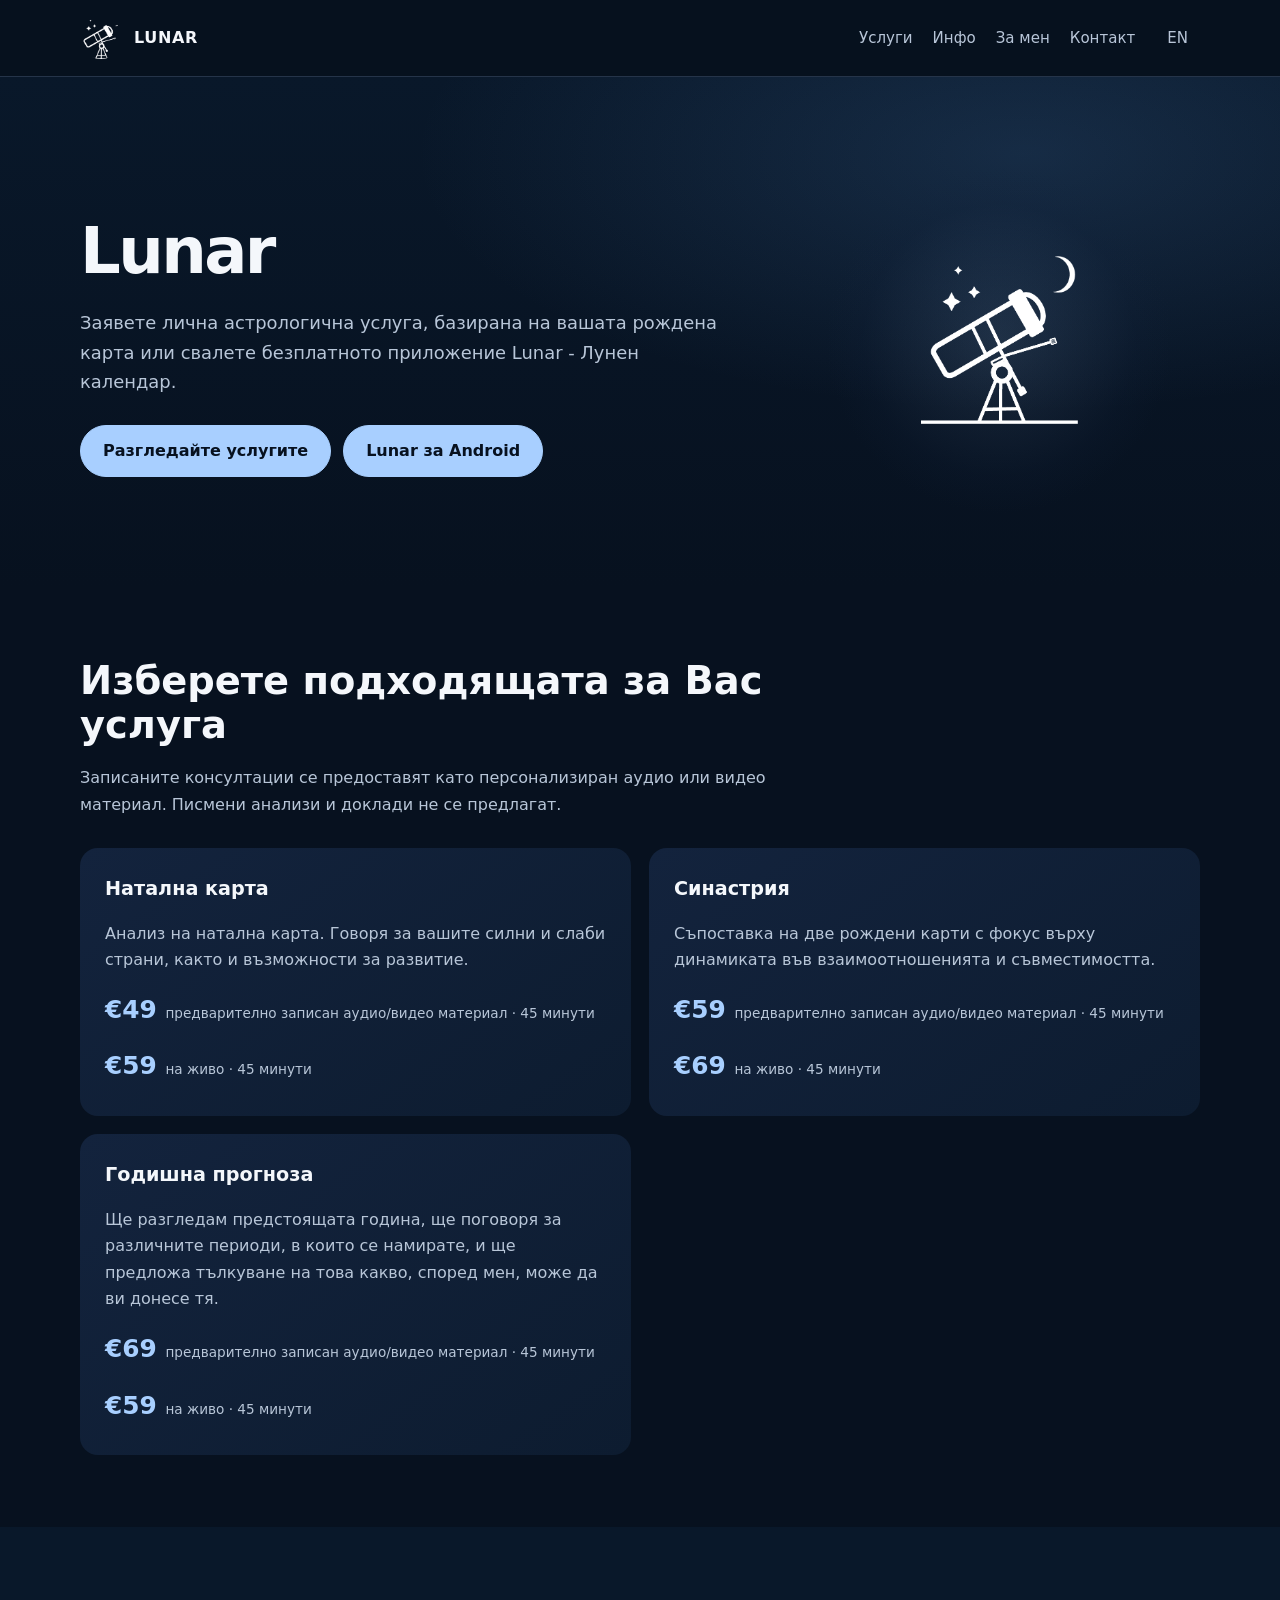
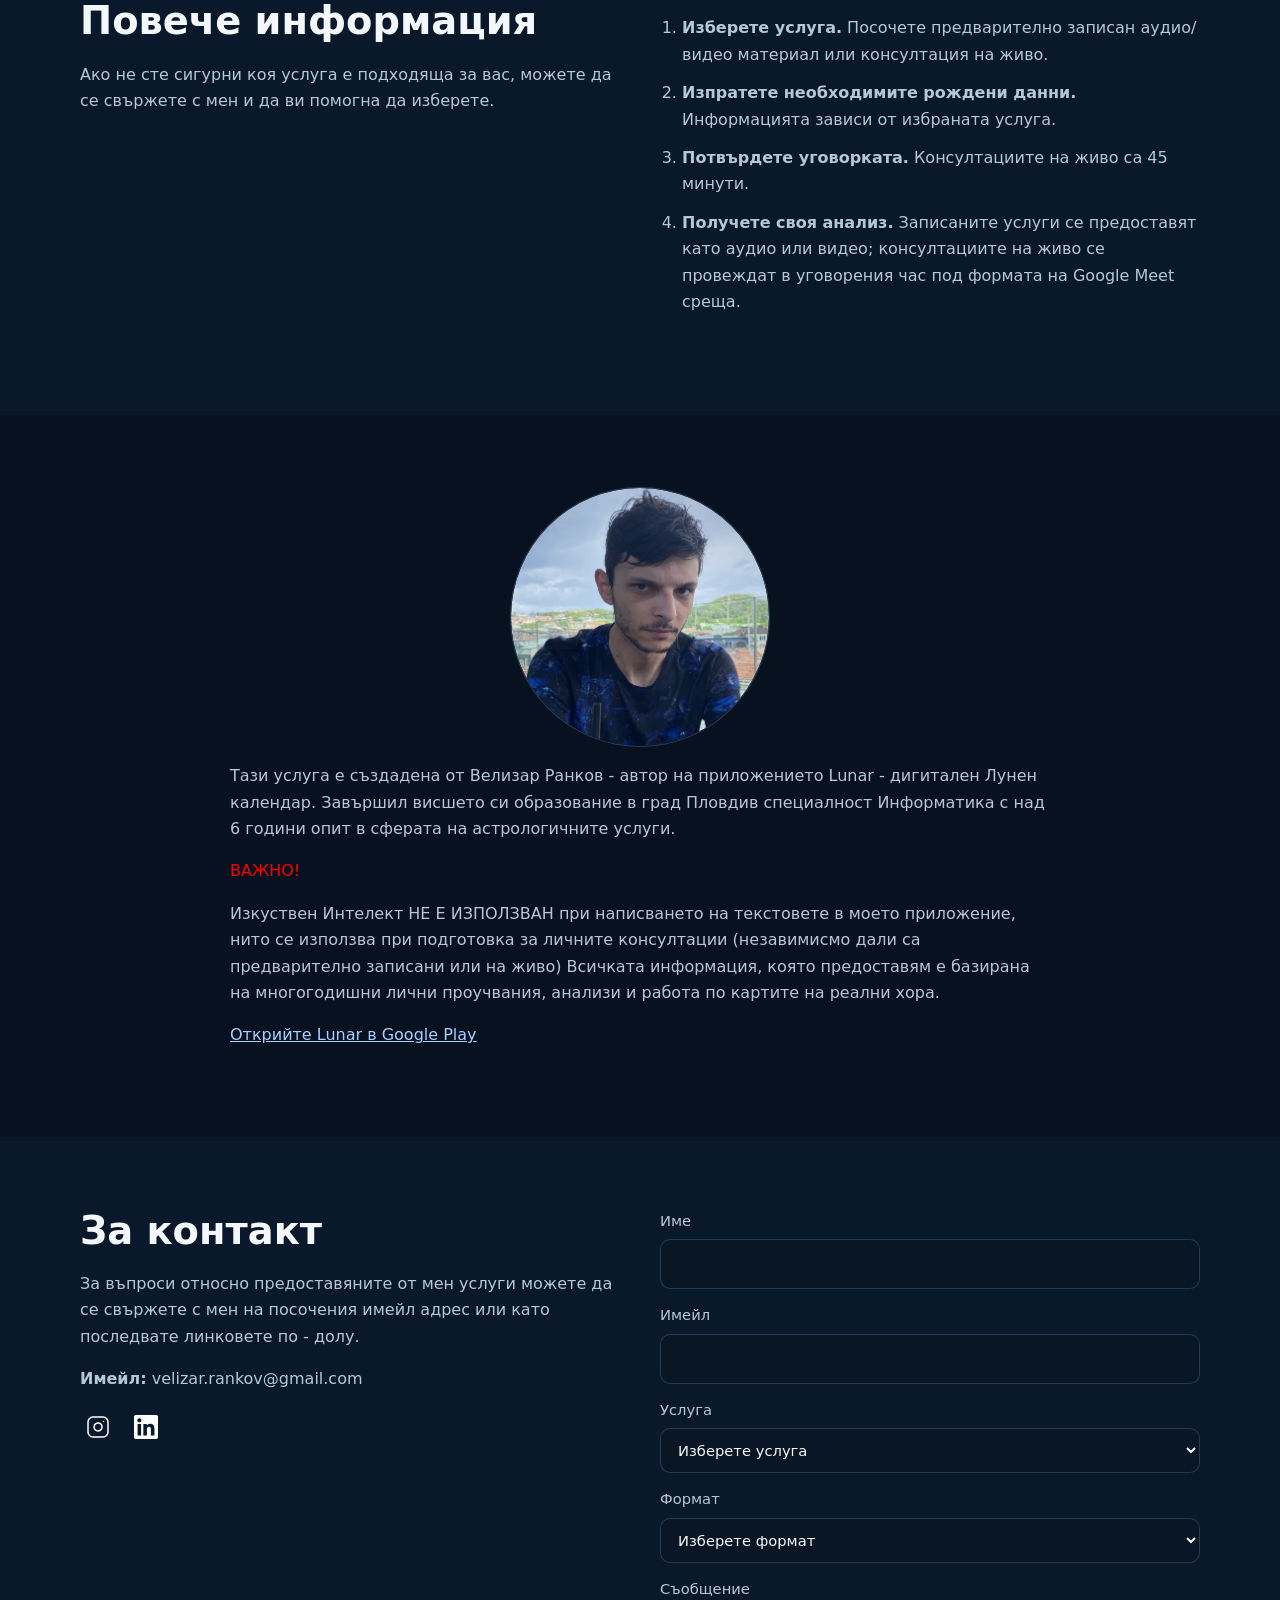
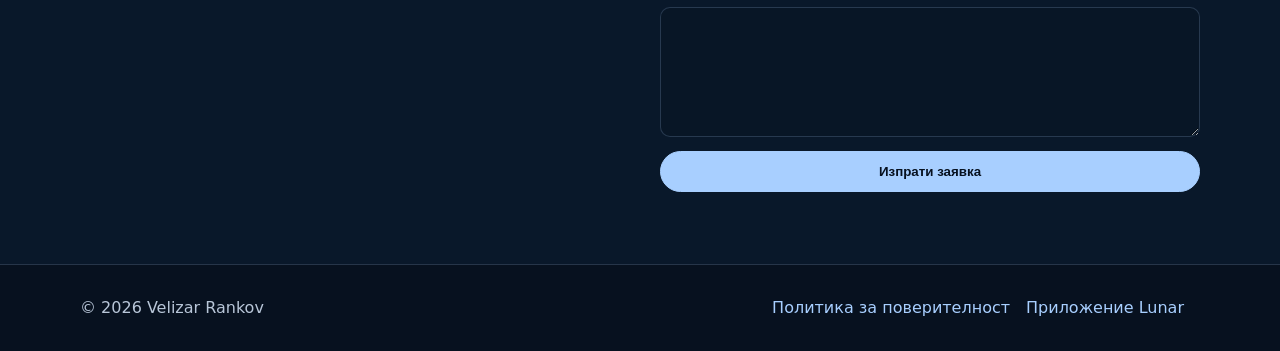
==== commit 8f5a5ee6: "Update index.html" ====
--- a/index.html
+++ b/index.html
@@ -11,7 +11,7 @@
 <body>
 <header><div class="container nav">
   <a class="brand" href="IndexBG.html"><img src="assets/appicon.png" alt="Икона на Lunar" onerror="this.style.display='none'"><span>LUNAR</span></a>
-  <nav class="navlinks"><a href="#services">Услуги</a><a href="#process">Инфо</a><a href="#about">За мен</a><a href="#contact">Контакт</a><a class="lang" href="index.html">EN</a></nav>
+  <nav class="navlinks"><a href="#services">Услуги</a><a href="#process">Инфо</a><a href="#about">За мен</a><a href="#contact">Контакт</a><a class="lang" href="IndexEN.html">EN</a></nav>
 </div></header>
 <main>
 <section class="hero"><div class="container hero-grid">
@@ -58,7 +58,45 @@
 
 </div>
 </div></div>
-  <form data-contact-form><label>Име<input name="name" required autocomplete="name"></label><label>Имейл<input type="email" name="email" required autocomplete="email"></label><label>Съобщение<textarea name="message" required></textarea></label><div class="notice" role="status"></div><button class="btn" type="submit">Изпрати съобщение</button><p class="small">Формата е визуална чернова и все още не изпраща имейли. До свързването на системата използвай посочения имейл адрес.</p></form>
+
+<form data-contact-form>
+  <label>Име
+    <input name="name" required autocomplete="name" maxlength="120">
+  </label>
+
+  <label>Имейл
+    <input type="email" name="email" required autocomplete="email" maxlength="254">
+  </label>
+
+  <label>Услуга
+    <select name="service" required>
+      <option value="">Изберете услуга</option>
+      <option value="Натална карта">Натална карта</option>
+      <option value="Синастрия">Синастрия</option>
+      <option value="Годишна прогноза">Годишна прогноза</option>
+      <option value="Общо запитване">Общо запитване</option>
+    </select>
+  </label>
+
+  <label>Формат
+    <select name="format" required>
+      <option value="">Изберете формат</option>
+      <option value="Предварително записан аудио/видео материал">Предварително записан аудио/видео материал</option>
+      <option value="Консултация на живо">Консултация на живо</option>
+      <option value="Не съм сигурен/сигурна">Не съм сигурен/сигурна</option>
+    </select>
+  </label>
+
+  <label>Съобщение
+    <textarea name="message" required maxlength="5000"></textarea>
+  </label>
+
+  <input type="hidden" name="language" value="Български">
+
+  <div class="notice" role="status"></div>
+
+  <button class="btn" type="submit">Изпрати заявка</button>
+</form>
 </div></section>
 </main>
 <footer><div class="container footer-inner"><div>© 2026 Velizar Rankov</div><div><a href="privacy-bg.html">Политика за поверителност</a><a href="https://play.google.com/store/apps/details?id=com.velizar.lunar" target="_blank" rel="noopener">Приложение Lunar</a></div></div></footer>
